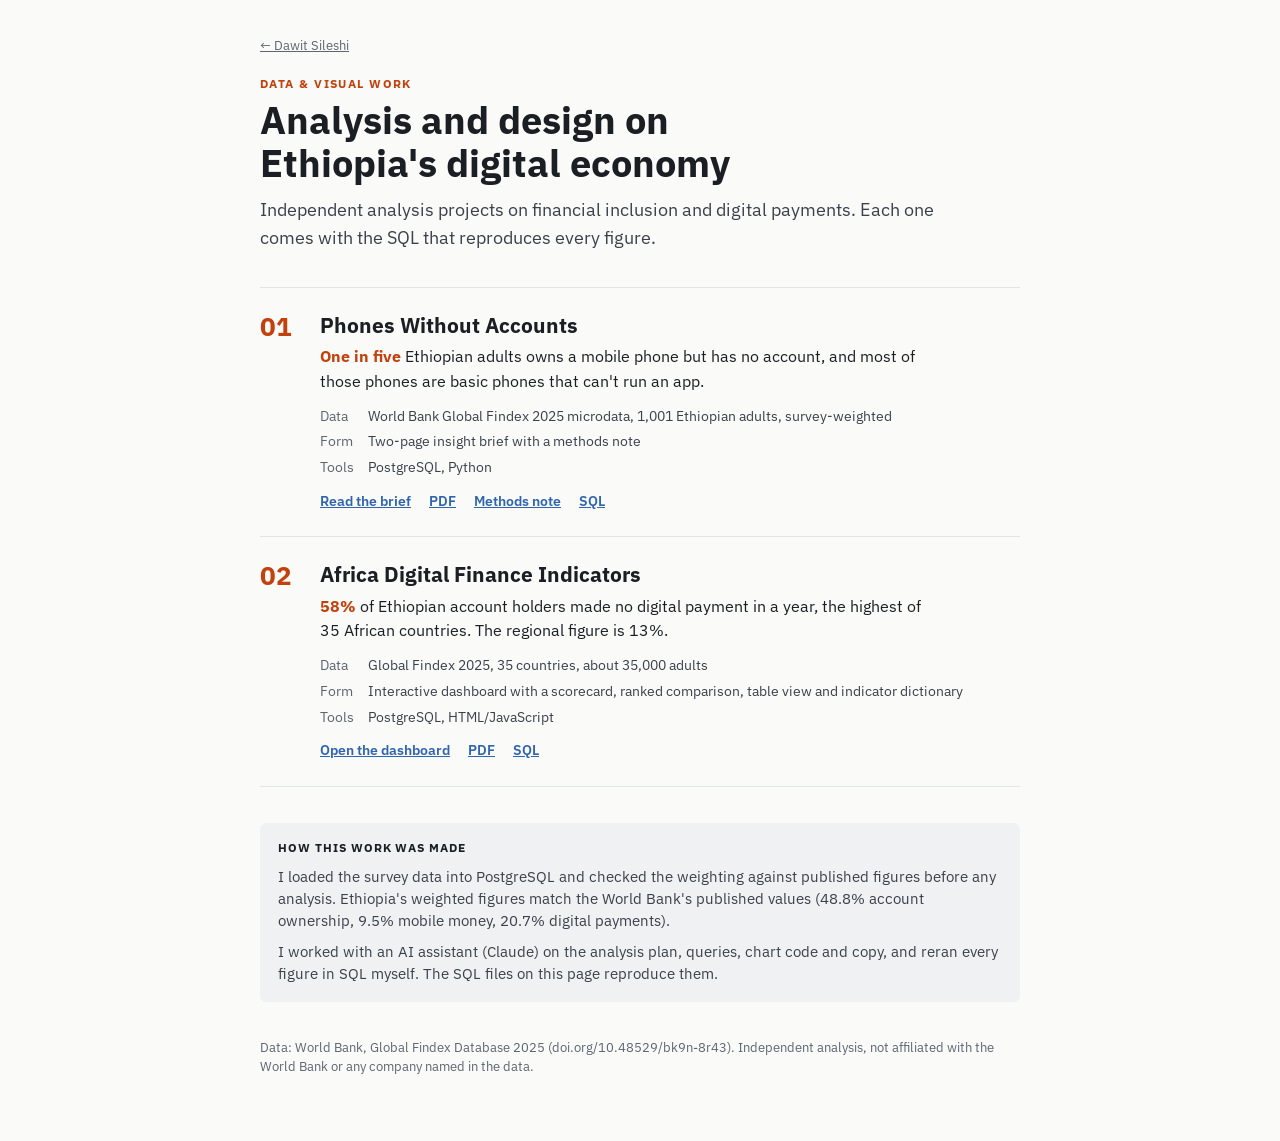
==== data/index.html @ ca90c31f "Add data portfolio: Phones Without Accounts brief and Africa indicators dashboard Co-Authored-By: Cl" ====
<!doctype html>
<html lang="en">
<head>
<meta charset="utf-8">
<meta name="viewport" content="width=device-width, initial-scale=1, viewport-fit=cover">
<title>Data &amp; Visual Work · Dawit Sileshi</title>
<meta name="description" content="Data analysis and visual design projects by Dawit Sileshi: financial inclusion in Ethiopia and digital finance indicators across Africa.">
<link rel="stylesheet" href="https://fonts.googleapis.com/css2?family=IBM+Plex+Sans:wght@400;600;700&display=swap">
<style>
/* Layout: short intro, then one card per project in reading order, then how the work was made */
:root{--bg:#FAFAF9;--panel:#F0F1F3;--ink:#1B1F24;--ink2:#3A414B;--muted:#5D6570;--rule:#E1E4E8;--hi:#C2410C;--link:#2F64B0;
--sans:"IBM Plex Sans",system-ui,-apple-system,"Segoe UI",Arial,sans-serif;color-scheme:light}
@media (prefers-color-scheme:dark){:root{--bg:#14171B;--panel:#1D2126;--ink:#ECEEF1;--ink2:#C6CBD2;--muted:#98A0AB;--rule:#2D3239;--hi:#F07A42;--link:#8FB4E8;color-scheme:dark}}
*{box-sizing:border-box;margin:0;padding:0}
body{background:var(--bg);color:var(--ink);font-family:var(--sans);font-size:16px;line-height:1.55;padding-inline:20px;padding-block:32px 64px}
.wrap{max-width:760px;margin:0 auto;display:flex;flex-direction:column;gap:36px}
a{color:var(--link)}
a:focus-visible{outline:2px solid var(--link);outline-offset:2px}
.kicker{font-size:12px;letter-spacing:.12em;text-transform:uppercase;color:var(--hi);font-weight:700}
h1{font-size:clamp(28px,5vw,38px);line-height:1.12;margin-top:6px;text-wrap:balance}
.lede{font-size:17.5px;color:var(--ink2);margin-top:12px;max-width:62ch}
.back{font-size:13px;color:var(--muted)}
.list{display:flex;flex-direction:column;gap:0;border-top:1px solid var(--rule)}
.item{display:grid;grid-template-columns:44px minmax(0,1fr);gap:16px;padding:24px 0;border-bottom:1px solid var(--rule)}
.num{font-size:26px;font-weight:700;color:var(--hi);line-height:1.1;font-variant-numeric:tabular-nums}
.item h2{font-size:21px;line-height:1.25;text-wrap:balance}
.item h2 a{color:var(--ink);text-decoration:none}
.item h2 a:hover{text-decoration:underline}
.finding{font-size:16px;color:var(--ink);margin-top:6px;max-width:62ch}
.finding b{color:var(--hi)}
dl{display:grid;grid-template-columns:max-content minmax(0,1fr);gap:4px 14px;margin-top:12px;font-size:14px;color:var(--ink2)}
dt{color:var(--muted)}
.links{display:flex;flex-wrap:wrap;gap:8px 18px;margin-top:12px;font-size:14px;font-weight:600}
.how{background:var(--panel);border-radius:6px;padding:16px 18px;font-size:14.5px;color:var(--ink2);display:flex;flex-direction:column;gap:8px}
.how h3{font-size:12px;letter-spacing:.08em;text-transform:uppercase;color:var(--ink)}
footer{font-size:12.5px;color:var(--muted)}
@media (max-width:480px){.item{grid-template-columns:1fr;gap:6px}}
</style>
</head>
<body>
<div class="wrap">
<header>
  <a class="back" href="/">← Dawit Sileshi</a>
  <div class="kicker" style="margin-top:18px">Data &amp; visual work</div>
  <h1>Analysis and design on Ethiopia's digital economy</h1>
  <p class="lede">Independent analysis projects on financial inclusion and digital payments. Each one comes with the SQL that reproduces every figure.</p>
</header>

<div class="list">

  <article class="item">
    <div class="num">01</div>
    <div>
      <h2><a href="phones-without-accounts/">Phones Without Accounts</a></h2>
      <p class="finding"><b>One in five</b> Ethiopian adults owns a mobile phone but has no account, and most of those phones are basic phones that can't run an app.</p>
      <dl>
        <dt>Data</dt><dd>World Bank Global Findex 2025 microdata, 1,001 Ethiopian adults, survey-weighted</dd>
        <dt>Form</dt><dd>Two-page insight brief with a methods note</dd>
        <dt>Tools</dt><dd>PostgreSQL, Python</dd>
      </dl>
      <div class="links"><a href="phones-without-accounts/">Read the brief</a><a href="phones-without-accounts/brief.pdf">PDF</a><a href="phones-without-accounts/methods.pdf">Methods note</a><a href="phones-without-accounts/queries.sql">SQL</a></div>
    </div>
  </article>

  <article class="item">
    <div class="num">02</div>
    <div>
      <h2><a href="africa-indicators/">Africa Digital Finance Indicators</a></h2>
      <p class="finding"><b>58%</b> of Ethiopian account holders made no digital payment in a year, the highest of 35 African countries. The regional figure is 13%.</p>
      <dl>
        <dt>Data</dt><dd>Global Findex 2025, 35 countries, about 35,000 adults</dd>
        <dt>Form</dt><dd>Interactive dashboard with a scorecard, ranked comparison, table view and indicator dictionary</dd>
        <dt>Tools</dt><dd>PostgreSQL, HTML/JavaScript</dd>
      </dl>
      <div class="links"><a href="africa-indicators/">Open the dashboard</a><a href="africa-indicators/dashboard.pdf">PDF</a><a href="africa-indicators/queries.sql">SQL</a></div>
    </div>
  </article>


</div>

<section class="how" aria-labelledby="how-h">
  <h3 id="how-h">How this work was made</h3>
  <p>I loaded the survey data into PostgreSQL and checked the weighting against published figures before any analysis. Ethiopia's weighted figures match the World Bank's published values (48.8% account ownership, 9.5% mobile money, 20.7% digital payments).</p>
  <p>I worked with an AI assistant (Claude) on the analysis plan, queries, chart code and copy, and reran every figure in SQL myself. The SQL files on this page reproduce them.</p>
</section>

<footer>Data: World Bank, Global Findex Database 2025 (doi.org/10.48529/bk9n-8r43). Independent analysis, not affiliated with the World Bank or any company named in the data.</footer>
</div>
</body>
</html>
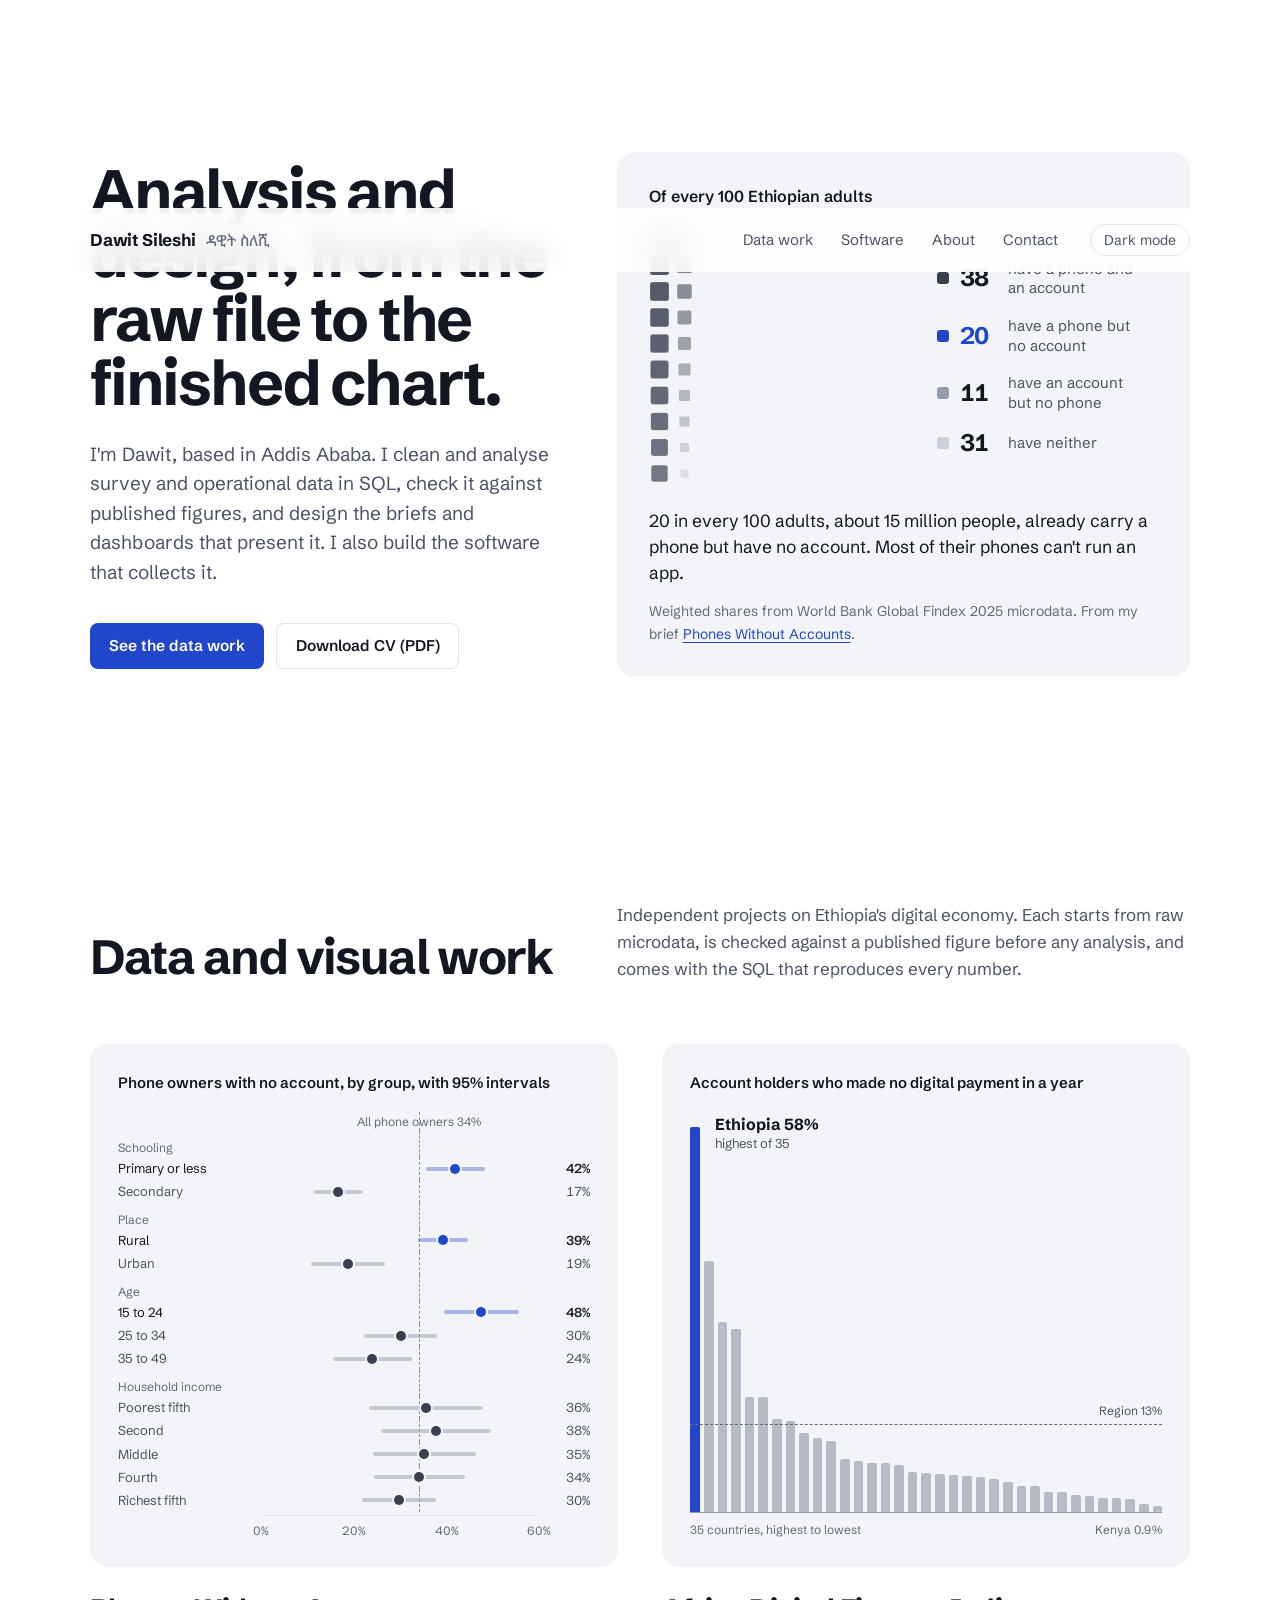
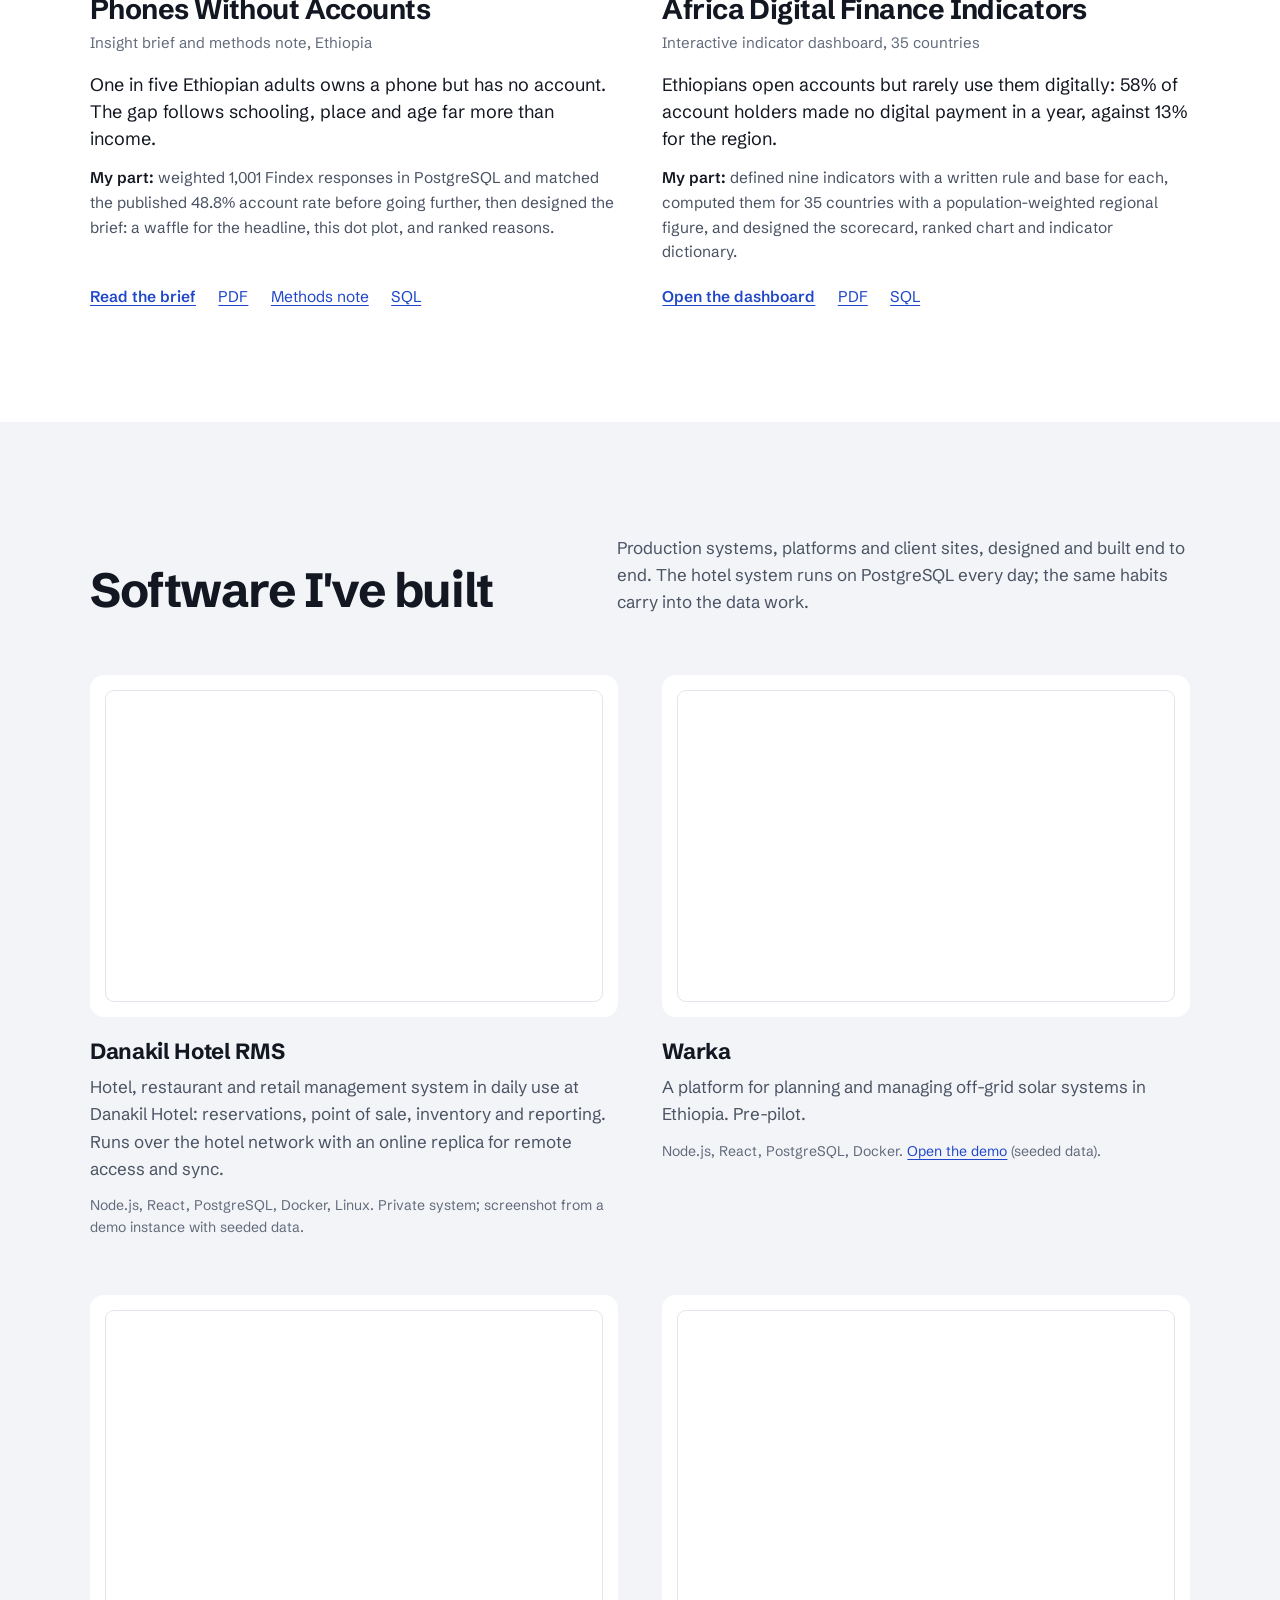
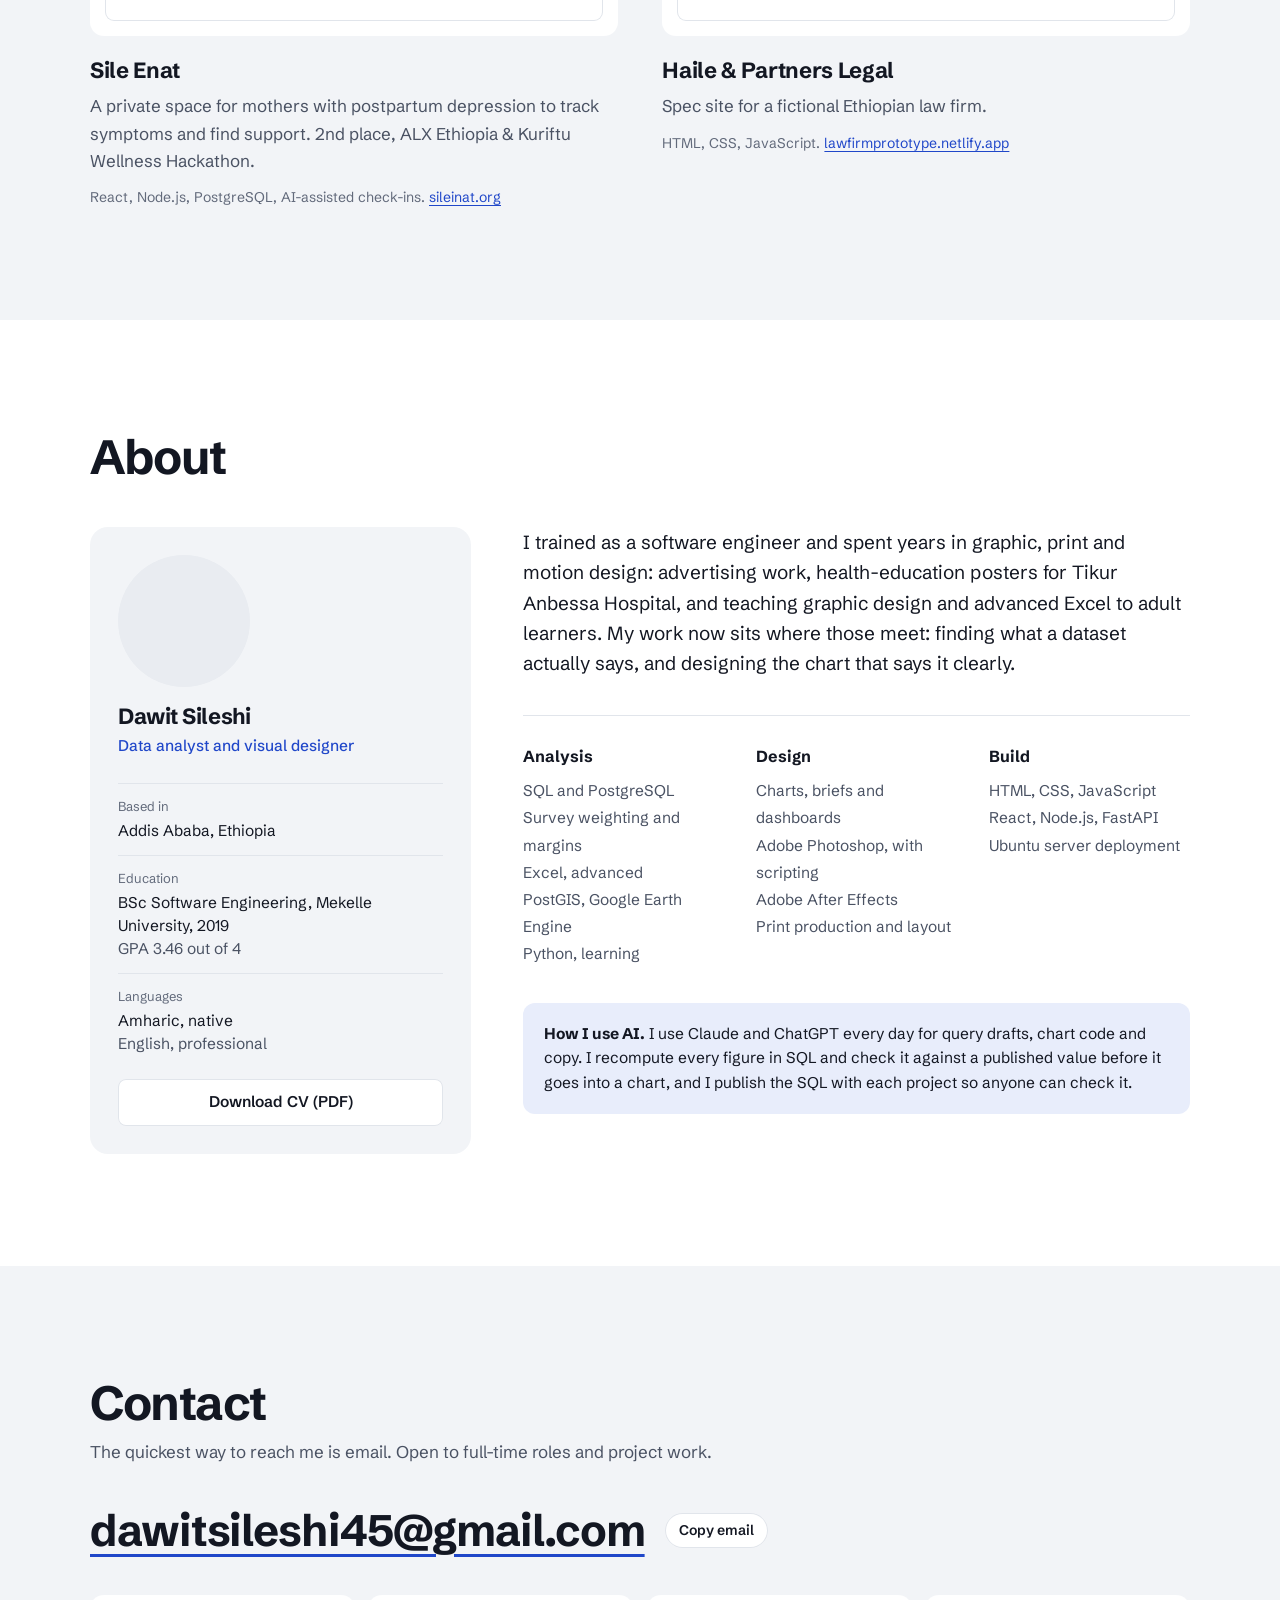
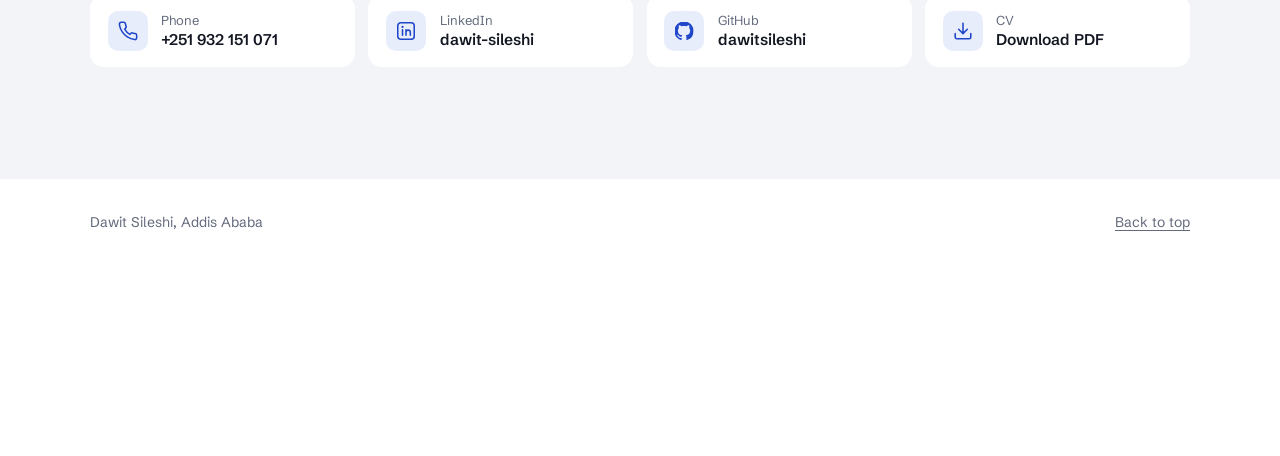
==== commit 8aafecd1: "Redesign portfolio around data and visual work Two categories on one page: data analysis and visual " ====
--- a/data/index.html
+++ b/data/index.html
@@ -2,90 +2,13 @@
 <html lang="en">
 <head>
 <meta charset="utf-8">
-<meta name="viewport" content="width=device-width, initial-scale=1, viewport-fit=cover">
-<title>Data &amp; Visual Work · Dawit Sileshi</title>
-<meta name="description" content="Data analysis and visual design projects by Dawit Sileshi: financial inclusion in Ethiopia and digital finance indicators across Africa.">
-<link rel="stylesheet" href="https://fonts.googleapis.com/css2?family=IBM+Plex+Sans:wght@400;600;700&display=swap">
-<style>
-/* Layout: short intro, then one card per project in reading order, then how the work was made */
-:root{--bg:#FAFAF9;--panel:#F0F1F3;--ink:#1B1F24;--ink2:#3A414B;--muted:#5D6570;--rule:#E1E4E8;--hi:#C2410C;--link:#2F64B0;
---sans:"IBM Plex Sans",system-ui,-apple-system,"Segoe UI",Arial,sans-serif;color-scheme:light}
-@media (prefers-color-scheme:dark){:root{--bg:#14171B;--panel:#1D2126;--ink:#ECEEF1;--ink2:#C6CBD2;--muted:#98A0AB;--rule:#2D3239;--hi:#F07A42;--link:#8FB4E8;color-scheme:dark}}
-*{box-sizing:border-box;margin:0;padding:0}
-body{background:var(--bg);color:var(--ink);font-family:var(--sans);font-size:16px;line-height:1.55;padding-inline:20px;padding-block:32px 64px}
-.wrap{max-width:760px;margin:0 auto;display:flex;flex-direction:column;gap:36px}
-a{color:var(--link)}
-a:focus-visible{outline:2px solid var(--link);outline-offset:2px}
-.kicker{font-size:12px;letter-spacing:.12em;text-transform:uppercase;color:var(--hi);font-weight:700}
-h1{font-size:clamp(28px,5vw,38px);line-height:1.12;margin-top:6px;text-wrap:balance}
-.lede{font-size:17.5px;color:var(--ink2);margin-top:12px;max-width:62ch}
-.back{font-size:13px;color:var(--muted)}
-.list{display:flex;flex-direction:column;gap:0;border-top:1px solid var(--rule)}
-.item{display:grid;grid-template-columns:44px minmax(0,1fr);gap:16px;padding:24px 0;border-bottom:1px solid var(--rule)}
-.num{font-size:26px;font-weight:700;color:var(--hi);line-height:1.1;font-variant-numeric:tabular-nums}
-.item h2{font-size:21px;line-height:1.25;text-wrap:balance}
-.item h2 a{color:var(--ink);text-decoration:none}
-.item h2 a:hover{text-decoration:underline}
-.finding{font-size:16px;color:var(--ink);margin-top:6px;max-width:62ch}
-.finding b{color:var(--hi)}
-dl{display:grid;grid-template-columns:max-content minmax(0,1fr);gap:4px 14px;margin-top:12px;font-size:14px;color:var(--ink2)}
-dt{color:var(--muted)}
-.links{display:flex;flex-wrap:wrap;gap:8px 18px;margin-top:12px;font-size:14px;font-weight:600}
-.how{background:var(--panel);border-radius:6px;padding:16px 18px;font-size:14.5px;color:var(--ink2);display:flex;flex-direction:column;gap:8px}
-.how h3{font-size:12px;letter-spacing:.08em;text-transform:uppercase;color:var(--ink)}
-footer{font-size:12.5px;color:var(--muted)}
-@media (max-width:480px){.item{grid-template-columns:1fr;gap:6px}}
-</style>
+<meta name="viewport" content="width=device-width, initial-scale=1">
+<title>Data &amp; visual work · Dawit Sileshi</title>
+<meta name="robots" content="noindex">
+<link rel="canonical" href="https://dawitsileshi.netlify.app/#data">
+<meta http-equiv="refresh" content="0; url=/#data">
 </head>
 <body>
-<div class="wrap">
-<header>
-  <a class="back" href="/">← Dawit Sileshi</a>
-  <div class="kicker" style="margin-top:18px">Data &amp; visual work</div>
-  <h1>Analysis and design on Ethiopia's digital economy</h1>
-  <p class="lede">Independent analysis projects on financial inclusion and digital payments. Each one comes with the SQL that reproduces every figure.</p>
-</header>
-
-<div class="list">
-
-  <article class="item">
-    <div class="num">01</div>
-    <div>
-      <h2><a href="phones-without-accounts/">Phones Without Accounts</a></h2>
-      <p class="finding"><b>One in five</b> Ethiopian adults owns a mobile phone but has no account, and most of those phones are basic phones that can't run an app.</p>
-      <dl>
-        <dt>Data</dt><dd>World Bank Global Findex 2025 microdata, 1,001 Ethiopian adults, survey-weighted</dd>
-        <dt>Form</dt><dd>Two-page insight brief with a methods note</dd>
-        <dt>Tools</dt><dd>PostgreSQL, Python</dd>
-      </dl>
-      <div class="links"><a href="phones-without-accounts/">Read the brief</a><a href="phones-without-accounts/brief.pdf">PDF</a><a href="phones-without-accounts/methods.pdf">Methods note</a><a href="phones-without-accounts/queries.sql">SQL</a></div>
-    </div>
-  </article>
-
-  <article class="item">
-    <div class="num">02</div>
-    <div>
-      <h2><a href="africa-indicators/">Africa Digital Finance Indicators</a></h2>
-      <p class="finding"><b>58%</b> of Ethiopian account holders made no digital payment in a year, the highest of 35 African countries. The regional figure is 13%.</p>
-      <dl>
-        <dt>Data</dt><dd>Global Findex 2025, 35 countries, about 35,000 adults</dd>
-        <dt>Form</dt><dd>Interactive dashboard with a scorecard, ranked comparison, table view and indicator dictionary</dd>
-        <dt>Tools</dt><dd>PostgreSQL, HTML/JavaScript</dd>
-      </dl>
-      <div class="links"><a href="africa-indicators/">Open the dashboard</a><a href="africa-indicators/dashboard.pdf">PDF</a><a href="africa-indicators/queries.sql">SQL</a></div>
-    </div>
-  </article>
-
-
-</div>
-
-<section class="how" aria-labelledby="how-h">
-  <h3 id="how-h">How this work was made</h3>
-  <p>I loaded the survey data into PostgreSQL and checked the weighting against published figures before any analysis. Ethiopia's weighted figures match the World Bank's published values (48.8% account ownership, 9.5% mobile money, 20.7% digital payments).</p>
-  <p>I worked with an AI assistant (Claude) on the analysis plan, queries, chart code and copy, and reran every figure in SQL myself. The SQL files on this page reproduce them.</p>
-</section>
-
-<footer>Data: World Bank, Global Findex Database 2025 (doi.org/10.48529/bk9n-8r43). Independent analysis, not affiliated with the World Bank or any company named in the data.</footer>
-</div>
+<p>This work now lives on the <a href="/#data">home page</a>.</p>
 </body>
 </html>
